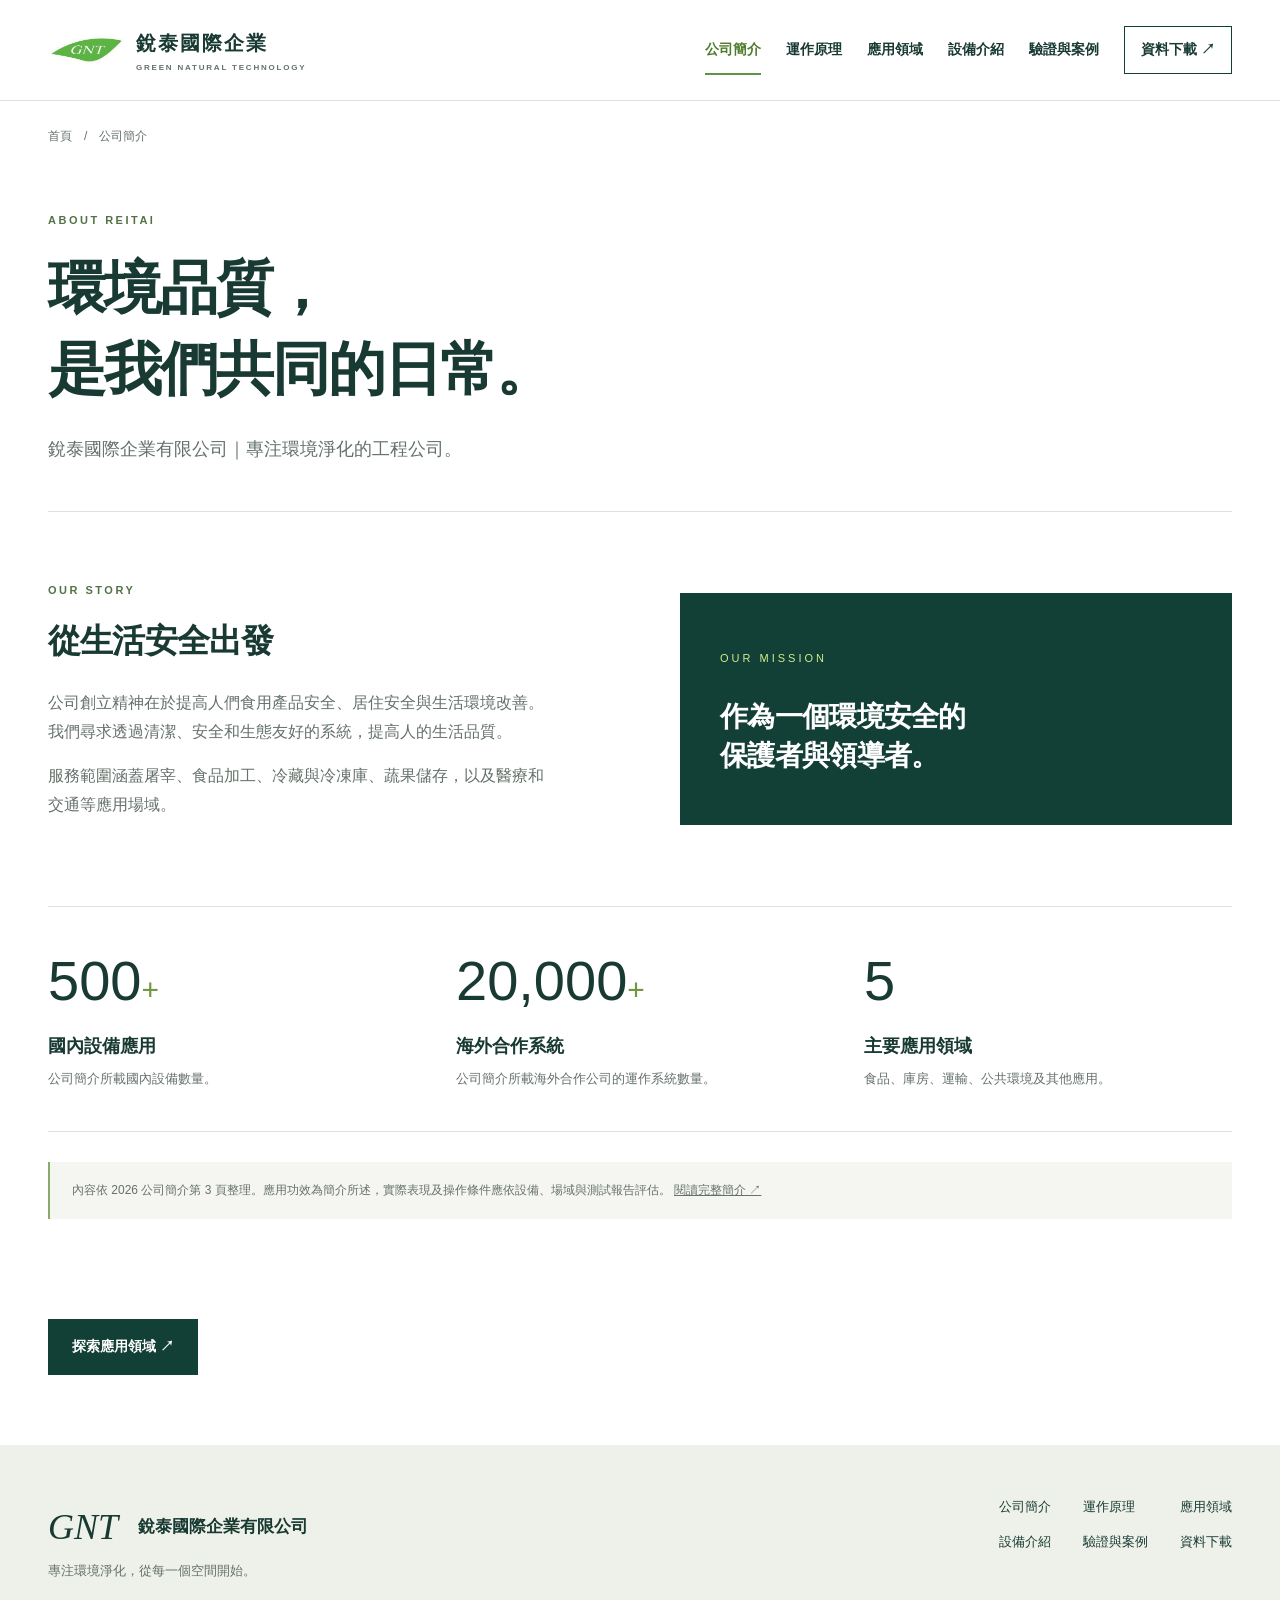
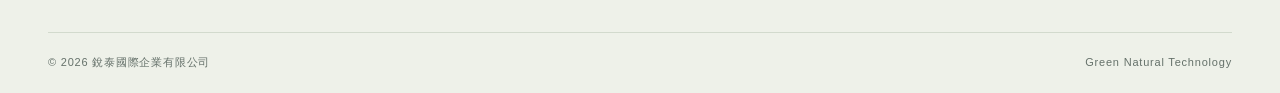
==== about.html @ 5245c99f "Initial website upload" ====
<!doctype html><html lang="zh-Hant"><head><meta charset="utf-8"><meta name="viewport" content="width=device-width, initial-scale=1"><title>公司簡介｜銳泰國際企業有限公司</title><meta name="description" content="銳泰國際企業有限公司 GNT 環境淨化設備。了解公司簡介、食品加工、冷藏冷凍、交通與公共環境應用。"><meta name="theme-color" content="#123f36"><link rel="icon" href="assets/logo.jpg"><link rel="stylesheet" href="assets/style.css"><script defer src="assets/main.js"></script></head><body><a class="skip" href="#main">跳至主要內容</a><header class="header"><div class="wrap header-inner"><a class="brand" href="index.html" aria-label="銳泰國際企業 首頁"><img src="assets/logo.jpg" alt="GNT"><span>銳泰國際企業<small>GREEN NATURAL TECHNOLOGY</small></span></a><button class="menu-toggle" type="button" aria-expanded="false" aria-controls="main-nav">選單 <span>☰</span></button><nav id="main-nav" aria-label="主選單"><a href="about.html" aria-current="page">公司簡介</a><a href="technology.html">運作原理</a><a href="applications.html">應用領域</a><a href="equipment.html">設備介紹</a><a href="evidence.html">驗證與案例</a><a class="nav-cta" href="downloads.html">資料下載 ↗</a></nav></div></header><div class="breadcrumb wrap"><a href="index.html">首頁</a><span>/</span><span>公司簡介</span></div><main id="main"><section class="page-intro wrap"><span class="eyebrow">ABOUT REITAI</span><h1>環境品質，<br>是我們共同的日常。</h1><p>銳泰國際企業有限公司｜專注環境淨化的工程公司。</p></section><div class="wrap"><section class="feature section"><div><span class="eyebrow">OUR STORY</span><h2>從生活安全出發</h2><p>公司創立精神在於提高人們食用產品安全、居住安全與生活環境改善。我們尋求透過清潔、安全和生態友好的系統，提高人的生活品質。</p><p>服務範圍涵蓋屠宰、食品加工、冷藏與冷凍庫、蔬果儲存，以及醫療和交通等應用場域。</p></div><div class="quote"><span>OUR MISSION</span><h2>作為一個環境安全的<br>保護者與領導者。</h2></div></section><div class="stats"><div><strong>500<span>+</span></strong><h3>國內設備應用</h3><p>公司簡介所載國內設備數量。</p></div><div><strong>20,000<span>+</span></strong><h3>海外合作系統</h3><p>公司簡介所載海外合作公司的運作系統數量。</p></div><div><strong>5</strong><h3>主要應用領域</h3><p>食品、庫房、運輸、公共環境及其他應用。</p></div></div><p class="source-note">內容依 2026 公司簡介第 3 頁整理。應用功效為簡介所述，實際表現及操作條件應依設備、場域與測試報告評估。 <a href="assets/company-profile-2026.pdf">閱讀完整簡介 ↗</a></p><div class="actions section"><a class="button dark" href="applications.html">探索應用領域 ↗</a></div></div></main><footer><div class="wrap footer-top"><div><a class="footer-brand" href="index.html">GNT<span>銳泰國際企業有限公司</span></a><p>專注環境淨化，從每一個空間開始。</p></div><div class="footer-links"><a class="" href="about.html">公司簡介</a><a class="" href="technology.html">運作原理</a><a class="" href="applications.html">應用領域</a><a class="" href="equipment.html">設備介紹</a><a class="" href="evidence.html">驗證與案例</a><a class="" href="downloads.html">資料下載</a></div></div><div class="wrap footer-bottom"><span>© 2026 銳泰國際企業有限公司</span><span>Green Natural Technology</span></div></footer></body></html>
---- assets/style.css ----
:root{--green:#123f36;--deep:#092f29;--lime:#d3ed8d;--ink:#183a33;--muted:#65716a;--cream:#f5f6f0;--line:#dce3d9}*{box-sizing:border-box}body{margin:0;color:var(--ink);background:#fff;font-family:"Segoe UI","Microsoft JhengHei",sans-serif;line-height:1.8}a{color:inherit;text-decoration:none}button{font:inherit}img{max-width:100%;display:block}h1,h2,h3,p{margin-top:0}h1,h2,h3{line-height:1.4}h1{font-size:clamp(36px,4.5vw,64px);letter-spacing:-.035em;margin-bottom:24px}h2{font-size:clamp(26px,2.6vw,38px);letter-spacing:-.025em;margin-bottom:24px}h3{font-size:22px;margin-bottom:14px}p{color:var(--muted)}.wrap{width:min(1240px,calc(100% - 96px));margin:auto}.header{background:#fff;border-bottom:1px solid var(--line);position:relative;z-index:10}.header-inner{min-height:100px;display:flex;align-items:center;justify-content:space-between;gap:24px}.brand{display:flex;align-items:center;gap:12px;flex-shrink:0}.brand img{width:76px}.brand span{font-size:20px;letter-spacing:2px;font-weight:700}.brand small{display:block;font-size:8px;letter-spacing:1.8px;color:var(--muted)}nav{display:flex;align-items:center;gap:25px;font-size:14px;font-weight:600}nav a{padding:10px 0;white-space:nowrap}nav a:hover,nav a[aria-current]{color:#4d7c2c}nav a[aria-current]{box-shadow:0 2px #609448}.nav-cta{border:1px solid var(--green);padding:10px 16px}.menu-toggle{display:none}.eyebrow{display:block;letter-spacing:2.5px;font-size:11px;line-height:1.5;font-weight:700;color:#547246;margin-bottom:20px}.eyebrow.light{color:var(--lime)}.home-hero{background:var(--green);color:white;overflow:hidden}.hero-grid{display:grid;grid-template-columns:1.1fr 1fr;min-height:600px;gap:60px;align-items:center}.hero-copy{padding:64px 0}.hero-copy h1{font-size:clamp(36px,4.2vw,62px);line-height:1.5}.hero-copy p{color:#d2ddd5;font-size:17px;line-height:2}.actions{display:flex;gap:24px;align-items:center;flex-wrap:wrap}.button{display:inline-flex;align-items:center;justify-content:space-between;gap:28px;padding:15px 24px;font-size:14px;font-weight:700;min-height:52px;transition:background .2s,transform .2s}.button:hover{transform:translateY(-2px)}.lime{background:var(--lime);color:var(--deep)}.dark{background:var(--green);color:white}.pale{background:#fff;color:var(--green)}.hero-link{font-size:14px;border-bottom:1px solid #749087;padding:10px 0}.hero-foot{display:flex;align-items:center;gap:18px;margin-top:60px;font-size:11px;letter-spacing:1px;color:#c1d3c7}.hero-foot i{height:3px;width:3px;background:var(--lime)}.hero-visual{height:475px;position:relative;margin-right:-48px}.hero-visual>img{width:100%;height:100%;object-fit:cover;border-radius:100px 0 0 0;filter:brightness(.88)}.image-label{position:absolute;bottom:0;left:0;right:0;background:linear-gradient(transparent,#092f29ef);padding:50px 28px 30px}.image-label>span{display:block;color:var(--lime);font-size:10px;letter-spacing:2px;margin-bottom:12px}.image-label strong{font-size:22px;font-weight:500}.image-label a{position:absolute;right:28px;bottom:30px;width:45px;height:45px;border:1px solid #abc3b9;border-radius:50%;display:grid;place-items:center}.intro-strip{display:grid;grid-template-columns:.5fr 1.3fr 1fr;gap:40px;padding-top:72px;padding-bottom:72px;align-items:start}.intro-strip h2{font-size:28px;margin:0}.intro-strip p{font-size:15px}.text-link{display:inline-flex;gap:36px;font-size:14px;font-weight:700;border-bottom:1px solid var(--green);padding-bottom:7px}.section{padding-top:70px;padding-bottom:70px}.soft{background:var(--cream)}.section-head{display:flex;justify-content:space-between;align-items:end;gap:30px;margin-bottom:34px}.section-head h2{margin:0}.section-head>span,.section-head>p{font-size:13px;color:var(--muted)}.app-grid{display:grid;grid-template-columns:repeat(3,1fr);gap:26px}.app-card{background:white;display:block;border:1px solid var(--line);transition:box-shadow .2s}.app-card:hover{box-shadow:0 12px 32px #123f3614}.card-image{height:220px;position:relative;overflow:hidden;background:#eef1eb}.card-image img{width:100%;height:100%;object-fit:cover;transition:transform .4s}.app-card:hover .card-image img{transform:scale(1.04)}.card-image.contain img{object-fit:contain;padding:20px;background:#fff}.card-image>span{position:absolute;bottom:0;left:0;background:var(--green);color:var(--lime);padding:7px 16px;font-size:12px}.card-body{padding:28px}.card-body .eyebrow{font-size:10px;margin-bottom:12px}.card-body h3{font-size:22px}.card-body p{font-size:14px;min-height:75px}.card-body .text-link{display:flex;justify-content:space-between;border:0;padding:0}.feature{display:grid;grid-template-columns:1fr 1fr;gap:80px;align-items:center}.feature>div>p{max-width:510px}.diagram{height:370px;background:#f1f5ed;display:flex;flex-direction:column;align-items:center;justify-content:center;gap:14px}.orbit{width:230px;height:230px;border:2px dashed #9eaf8e;border-radius:50%;display:grid;place-items:center;position:relative}.orbit:before,.orbit:after{content:'';width:18px;height:18px;background:var(--green);border:5px solid var(--lime);border-radius:50%;position:absolute;top:30px;left:22px}.orbit:after{top:auto;left:auto;bottom:30px;right:22px}.orbit>div{height:170px;width:170px;border-radius:50%;background:var(--green);display:flex;align-items:center;justify-content:center;flex-direction:column;color:#fff}.orbit strong{font-family:Georgia,serif;font-size:50px;font-weight:400;font-style:italic}.orbit span{font-size:12px;letter-spacing:4px;color:var(--lime)}.orbit-label{font-size:12px;letter-spacing:3px}.resource-banner{background:var(--green);color:white;padding:48px 52px;display:flex;align-items:center;justify-content:space-between;gap:32px;margin-bottom:80px}.resource-banner h2{font-size:30px;margin:0}footer{background:#eef1e9;padding:50px 0 0}.footer-top{display:flex;justify-content:space-between;gap:40px;padding-bottom:36px}.footer-brand{font-family:Georgia,serif;font-size:36px;font-style:italic;display:flex;align-items:center;gap:20px}.footer-brand span{font-family:"Microsoft JhengHei",sans-serif;font-size:17px;font-style:normal;font-weight:600}.footer-top p{font-size:13px}.footer-links{display:grid;grid-template-columns:repeat(3,auto);gap:12px 32px;font-size:13px;align-content:start}.footer-links a:hover{text-decoration:underline}.footer-bottom{display:flex;justify-content:space-between;font-size:11px;letter-spacing:.8px;border-top:1px solid #d2dacd;padding-top:20px;padding-bottom:20px;color:var(--muted)}.breadcrumb{display:flex;gap:12px;flex-wrap:wrap;padding-top:25px;font-size:12px;color:var(--muted)}.breadcrumb a:hover{text-decoration:underline}.page-intro{padding-top:64px;padding-bottom:45px;border-bottom:1px solid var(--line)}.page-intro>p{font-size:18px;max-width:800px;margin-bottom:0}.quote{background:var(--green);color:white;padding:50px 40px}.quote>span{font-size:11px;letter-spacing:3px;color:var(--lime)}.quote h2{font-size:28px;margin:25px 0 0}.stats{display:grid;grid-template-columns:repeat(3,1fr);gap:40px;padding:40px 0;border-top:1px solid var(--line);border-bottom:1px solid var(--line)}.stats strong{font-size:56px;font-weight:500;line-height:1.2}.stats strong span{color:#729742;font-size:30px}.stats h3{font-size:18px;margin:20px 0 8px}.stats p{font-size:13px;margin:0}.source-note{font-size:12px;background:#f5f6f1;padding:18px 22px;border-left:2px solid #8aaa6b;margin:30px 0}.source-note a{text-decoration:underline}.steps{display:grid;grid-template-columns:repeat(3,1fr);gap:40px}.steps article{border-top:1px solid #9caf94;padding-top:25px}.steps b{font-size:48px;color:#92ab78;font-weight:400}.steps h2{font-size:24px;margin:18px 0}.clean-list{list-style:none;padding:0;margin:0}.clean-list li{padding:14px 0 14px 24px;border-bottom:1px solid var(--line);position:relative}.clean-list li:before{content:'↗';position:absolute;left:0;color:#6f8d4d}.diagram-source{width:100%;max-height:420px;object-fit:contain}.application-lead{display:grid;grid-template-columns:1.1fr 1fr;gap:64px;align-items:center;padding-top:60px}.application-lead>img{width:100%;height:380px;object-fit:cover;background:var(--cream)}.application-lead>img.object-contain{object-fit:contain;padding:30px}.two-columns{display:grid;grid-template-columns:1fr 1fr;gap:60px}.two-columns h2{font-size:28px}.process-panel{padding:36px;background:var(--green);color:white}.process-panel h2{font-size:26px}.process-panel p{color:#ccd8ce;font-size:14px;margin:22px 0 0}.flow{display:flex;flex-wrap:wrap;gap:12px}.flow span{background:#ffffff12;border:1px solid #6b887d;padding:12px;font-size:14px}.flow span:not(:last-child):after{content:' →';color:var(--lime);padding-left:10px}.gallery{display:grid;grid-template-columns:1fr 1fr;gap:25px}.gallery a{border:1px solid var(--line);display:block;padding:12px;background:#fff}.gallery img{width:100%;aspect-ratio:4/3;object-fit:contain;background:#f8f9f6}.gallery span{display:block;font-size:12px;padding:12px 5px 0}.related{display:flex;flex-wrap:wrap;gap:15px}.related h2{flex-basis:100%;font-size:28px}.related a{padding:14px 18px;border:1px solid var(--line);font-size:13px}.related a:hover{background:var(--cream)}.product-grid{display:grid;grid-template-columns:1fr 1fr;gap:28px;margin-top:60px}.product{border:1px solid var(--line)}.product>img{height:280px;width:100%;object-fit:contain;padding:30px}.product>div{padding:28px;background:var(--cream)}.product h2{font-size:22px}dl{margin:0}dl>div{display:flex;gap:20px;justify-content:space-between;border-bottom:1px solid var(--line);padding:12px 0;font-size:13px}dt{color:var(--muted)}dd{margin:0;text-align:right}.report{background:var(--cream);padding:36px}.report>strong{font-size:66px;line-height:1.4;font-weight:400}.report>strong small{font-size:20px;margin-left:12px}.client-list{display:grid;grid-template-columns:repeat(4,1fr);gap:1px;background:var(--line);border:1px solid var(--line);margin:25px 0 35px}.client-list span{background:white;padding:16px;font-size:14px}.download-box{display:grid;grid-template-columns:160px 1fr;gap:45px;padding:60px 0}.pdf-icon{background:var(--green);color:var(--lime);font-size:38px;height:200px;padding:25px;display:flex;flex-direction:column;justify-content:space-between}.pdf-icon small{font-size:20px;color:white}.skip{position:absolute;top:-100px;left:20px;background:white;padding:15px;z-index:99}.skip:focus{top:10px}:focus-visible{outline:3px solid #85a540;outline-offset:5px}.object-contain{object-fit:contain}
@media(min-width:1600px){.hero-visual{margin-right:0}}@media(max-width:1100px){.wrap{width:calc(100% - 56px)}.header-inner{min-height:85px}.menu-toggle{display:flex;align-items:center;gap:18px;border:1px solid var(--line);background:white;padding:9px 15px}nav{display:none;position:absolute;top:85px;left:0;right:0;background:white;padding:24px 28px;box-shadow:0 20px 30px #0001;flex-direction:column;align-items:stretch;gap:4px}nav.is-open{display:flex}nav a{padding:12px}.hero-grid{gap:32px;min-height:550px}.hero-visual{margin-right:-28px;height:420px}.hero-copy h1{font-size:42px}.hero-copy p{font-size:15px}.hero-foot{gap:12px}.hero-link{font-size:12px}.intro-strip{grid-template-columns:1fr 1fr}.intro-strip>.eyebrow{grid-column:1/-1;margin:0}.app-grid{grid-template-columns:1fr 1fr}.feature{gap:40px}.application-lead{gap:35px}.brand span{font-size:18px}.card-body p{min-height:0}.footer-top{flex-direction:column}.footer-links{display:flex;flex-wrap:wrap}.resource-banner{padding:40px}.stats strong{font-size:45px}}@media(max-width:680px){.wrap{width:calc(100% - 40px)}.brand img{width:58px}.brand span{font-size:16px;letter-spacing:1px}.brand small{font-size:6px;letter-spacing:1px}.menu-toggle{font-size:12px;padding:8px 10px;gap:8px}.header-inner{gap:12px;min-height:76px}nav{top:76px}.hero-grid{display:block}.hero-copy{padding:48px 0 30px}.hero-copy h1{font-size:37px}.hero-copy p br{display:none}.hero-copy p{font-size:16px}.hero-foot{margin-top:35px}.hero-visual{height:330px;margin:0 -20px 0 0}.hero-visual>img{border-radius:60px 0 0 0}.intro-strip{grid-template-columns:1fr;gap:20px;padding-top:45px;padding-bottom:45px}.intro-strip h2{font-size:26px}.section{padding-top:45px;padding-bottom:45px}.section-head{display:block}.section-head>p{margin-top:18px}.app-grid{grid-template-columns:1fr}.card-image{height:230px}.card-body{padding:24px}.feature,.application-lead,.two-columns,.steps{grid-template-columns:1fr;gap:35px}.feature h2{font-size:30px}.diagram{height:330px}.resource-banner{display:block;padding:30px;margin-bottom:50px}.resource-banner h2{font-size:26px;margin-bottom:25px}.footer-brand{font-size:30px;gap:14px}.footer-brand span{font-size:14px}.footer-links{gap:14px 24px}.footer-bottom{flex-direction:column;gap:8px}.page-intro{padding-top:40px;padding-bottom:30px}.page-intro h1{font-size:34px}.page-intro>p{font-size:16px}.stats{grid-template-columns:1fr;gap:30px}.stats>div{border-bottom:1px solid var(--line);padding-bottom:25px}.stats>div:last-child{border:0;padding:0}.stats strong{font-size:52px}.quote{padding:30px}.gallery,.product-grid{grid-template-columns:1fr}.gallery{gap:20px}.application-lead{padding-top:35px}.application-lead>img{height:290px}.client-list{grid-template-columns:1fr 1fr}.report{padding:28px}.report>strong{font-size:56px}.download-box{grid-template-columns:1fr;padding:40px 0;gap:28px}.pdf-icon{height:100px;width:120px;font-size:24px;padding:14px}.pdf-icon small{font-size:14px}.process-panel{padding:25px}.actions{gap:18px}.source-note{padding:15px}.breadcrumb{font-size:11px}.steps{gap:25px}.steps article{padding-top:15px}}@media(prefers-reduced-motion:reduce){*{transition:none!important;scroll-behavior:auto!important}}
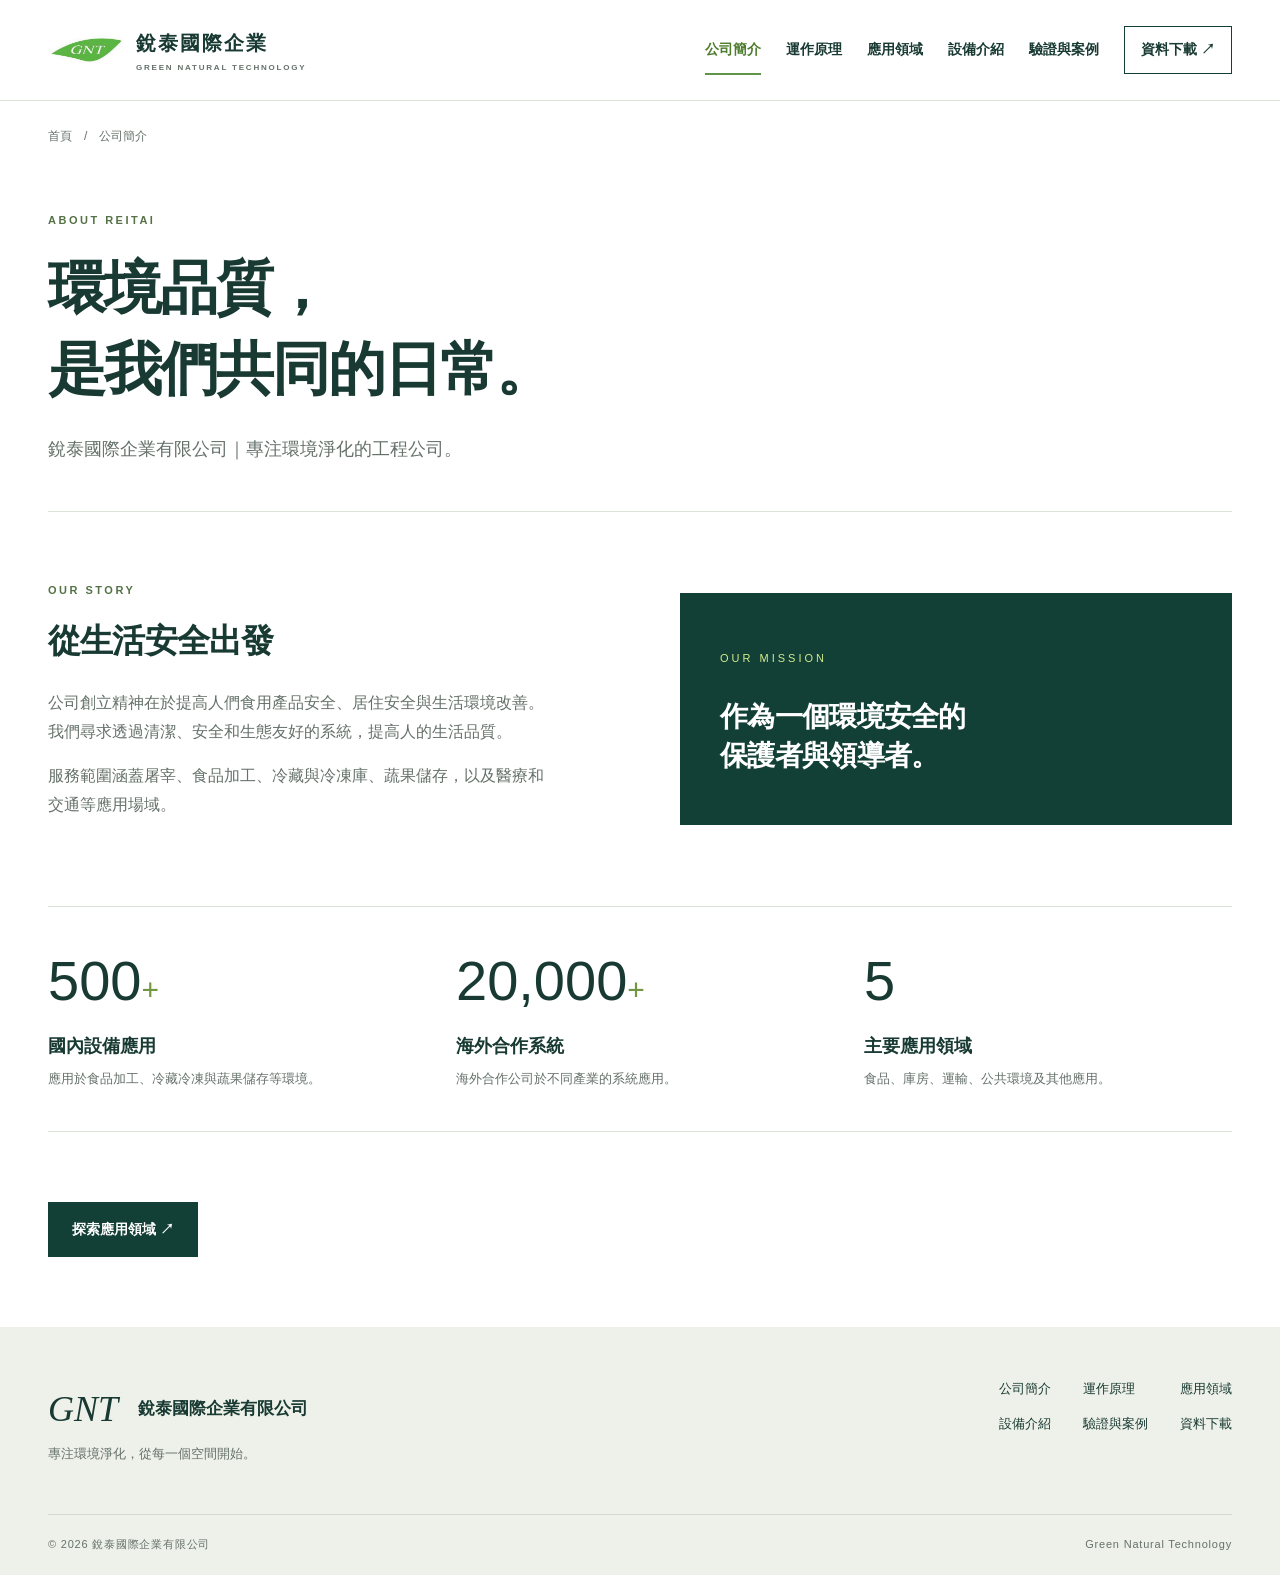
==== commit c1bb34bd: "Update website pages and styling" ====
--- a/about.html
+++ b/about.html
@@ -1 +1 @@
-<!doctype html><html lang="zh-Hant"><head><meta charset="utf-8"><meta name="viewport" content="width=device-width, initial-scale=1"><title>公司簡介｜銳泰國際企業有限公司</title><meta name="description" content="銳泰國際企業有限公司 GNT 環境淨化設備。了解公司簡介、食品加工、冷藏冷凍、交通與公共環境應用。"><meta name="theme-color" content="#123f36"><link rel="icon" href="assets/logo.jpg"><link rel="stylesheet" href="assets/style.css"><script defer src="assets/main.js"></script></head><body><a class="skip" href="#main">跳至主要內容</a><header class="header"><div class="wrap header-inner"><a class="brand" href="index.html" aria-label="銳泰國際企業 首頁"><img src="assets/logo.jpg" alt="GNT"><span>銳泰國際企業<small>GREEN NATURAL TECHNOLOGY</small></span></a><button class="menu-toggle" type="button" aria-expanded="false" aria-controls="main-nav">選單 <span>☰</span></button><nav id="main-nav" aria-label="主選單"><a href="about.html" aria-current="page">公司簡介</a><a href="technology.html">運作原理</a><a href="applications.html">應用領域</a><a href="equipment.html">設備介紹</a><a href="evidence.html">驗證與案例</a><a class="nav-cta" href="downloads.html">資料下載 ↗</a></nav></div></header><div class="breadcrumb wrap"><a href="index.html">首頁</a><span>/</span><span>公司簡介</span></div><main id="main"><section class="page-intro wrap"><span class="eyebrow">ABOUT REITAI</span><h1>環境品質，<br>是我們共同的日常。</h1><p>銳泰國際企業有限公司｜專注環境淨化的工程公司。</p></section><div class="wrap"><section class="feature section"><div><span class="eyebrow">OUR STORY</span><h2>從生活安全出發</h2><p>公司創立精神在於提高人們食用產品安全、居住安全與生活環境改善。我們尋求透過清潔、安全和生態友好的系統，提高人的生活品質。</p><p>服務範圍涵蓋屠宰、食品加工、冷藏與冷凍庫、蔬果儲存，以及醫療和交通等應用場域。</p></div><div class="quote"><span>OUR MISSION</span><h2>作為一個環境安全的<br>保護者與領導者。</h2></div></section><div class="stats"><div><strong>500<span>+</span></strong><h3>國內設備應用</h3><p>公司簡介所載國內設備數量。</p></div><div><strong>20,000<span>+</span></strong><h3>海外合作系統</h3><p>公司簡介所載海外合作公司的運作系統數量。</p></div><div><strong>5</strong><h3>主要應用領域</h3><p>食品、庫房、運輸、公共環境及其他應用。</p></div></div><p class="source-note">內容依 2026 公司簡介第 3 頁整理。應用功效為簡介所述，實際表現及操作條件應依設備、場域與測試報告評估。 <a href="assets/company-profile-2026.pdf">閱讀完整簡介 ↗</a></p><div class="actions section"><a class="button dark" href="applications.html">探索應用領域 ↗</a></div></div></main><footer><div class="wrap footer-top"><div><a class="footer-brand" href="index.html">GNT<span>銳泰國際企業有限公司</span></a><p>專注環境淨化，從每一個空間開始。</p></div><div class="footer-links"><a class="" href="about.html">公司簡介</a><a class="" href="technology.html">運作原理</a><a class="" href="applications.html">應用領域</a><a class="" href="equipment.html">設備介紹</a><a class="" href="evidence.html">驗證與案例</a><a class="" href="downloads.html">資料下載</a></div></div><div class="wrap footer-bottom"><span>© 2026 銳泰國際企業有限公司</span><span>Green Natural Technology</span></div></footer></body></html>+<!doctype html><html lang="zh-Hant"><head><meta charset="utf-8"><meta name="viewport" content="width=device-width, initial-scale=1"><title>公司簡介｜銳泰國際企業有限公司</title><meta name="description" content="銳泰國際企業有限公司 GNT 環境淨化設備。了解公司簡介、食品加工、冷藏冷凍、交通與公共環境應用。"><meta name="theme-color" content="#123f36"><link rel="icon" href="assets/logo.jpg"><link rel="stylesheet" href="assets/style.css"><script defer src="assets/main.js"></script></head><body><a class="skip" href="#main">跳至主要內容</a><header class="header"><div class="wrap header-inner"><a class="brand" href="index.html" aria-label="銳泰國際企業 首頁"><img src="assets/logo.jpg" alt="GNT"><span>銳泰國際企業<small>GREEN NATURAL TECHNOLOGY</small></span></a><button class="menu-toggle" type="button" aria-expanded="false" aria-controls="main-nav">選單 <span>☰</span></button><nav id="main-nav" aria-label="主選單"><a href="about.html" aria-current="page">公司簡介</a><a href="technology.html">運作原理</a><a href="applications.html">應用領域</a><a href="equipment.html">設備介紹</a><a href="evidence.html">驗證與案例</a><a class="nav-cta" href="downloads.html">資料下載 ↗</a></nav></div></header><div class="breadcrumb wrap"><a href="index.html">首頁</a><span>/</span><span>公司簡介</span></div><main id="main"><section class="page-intro wrap"><span class="eyebrow">ABOUT REITAI</span><h1>環境品質，<br>是我們共同的日常。</h1><p>銳泰國際企業有限公司｜專注環境淨化的工程公司。</p></section><div class="wrap"><section class="feature section"><div><span class="eyebrow">OUR STORY</span><h2>從生活安全出發</h2><p>公司創立精神在於提高人們食用產品安全、居住安全與生活環境改善。我們尋求透過清潔、安全和生態友好的系統，提高人的生活品質。</p><p>服務範圍涵蓋屠宰、食品加工、冷藏與冷凍庫、蔬果儲存，以及醫療和交通等應用場域。</p></div><div class="quote"><span>OUR MISSION</span><h2>作為一個環境安全的<br>保護者與領導者。</h2></div></section><div class="stats"><div><strong>500<span>+</span></strong><h3>國內設備應用</h3><p>應用於食品加工、冷藏冷凍與蔬果儲存等環境。</p></div><div><strong>20,000<span>+</span></strong><h3>海外合作系統</h3><p>海外合作公司於不同產業的系統應用。</p></div><div><strong>5</strong><h3>主要應用領域</h3><p>食品、庫房、運輸、公共環境及其他應用。</p></div></div><div class="actions section"><a class="button dark" href="applications.html">探索應用領域 ↗</a></div></div></main><footer><div class="wrap footer-top"><div><a class="footer-brand" href="index.html">GNT<span>銳泰國際企業有限公司</span></a><p>專注環境淨化，從每一個空間開始。</p></div><div class="footer-links"><a class="" href="about.html">公司簡介</a><a class="" href="technology.html">運作原理</a><a class="" href="applications.html">應用領域</a><a class="" href="equipment.html">設備介紹</a><a class="" href="evidence.html">驗證與案例</a><a class="" href="downloads.html">資料下載</a></div></div><div class="wrap footer-bottom"><span>© 2026 銳泰國際企業有限公司</span><span>Green Natural Technology</span></div></footer></body></html>
--- a/assets/style.css
+++ b/assets/style.css
@@ -1,2 +1,6 @@
 :root{--green:#123f36;--deep:#092f29;--lime:#d3ed8d;--ink:#183a33;--muted:#65716a;--cream:#f5f6f0;--line:#dce3d9}*{box-sizing:border-box}body{margin:0;color:var(--ink);background:#fff;font-family:"Segoe UI","Microsoft JhengHei",sans-serif;line-height:1.8}a{color:inherit;text-decoration:none}button{font:inherit}img{max-width:100%;display:block}h1,h2,h3,p{margin-top:0}h1,h2,h3{line-height:1.4}h1{font-size:clamp(36px,4.5vw,64px);letter-spacing:-.035em;margin-bottom:24px}h2{font-size:clamp(26px,2.6vw,38px);letter-spacing:-.025em;margin-bottom:24px}h3{font-size:22px;margin-bottom:14px}p{color:var(--muted)}.wrap{width:min(1240px,calc(100% - 96px));margin:auto}.header{background:#fff;border-bottom:1px solid var(--line);position:relative;z-index:10}.header-inner{min-height:100px;display:flex;align-items:center;justify-content:space-between;gap:24px}.brand{display:flex;align-items:center;gap:12px;flex-shrink:0}.brand img{width:76px}.brand span{font-size:20px;letter-spacing:2px;font-weight:700}.brand small{display:block;font-size:8px;letter-spacing:1.8px;color:var(--muted)}nav{display:flex;align-items:center;gap:25px;font-size:14px;font-weight:600}nav a{padding:10px 0;white-space:nowrap}nav a:hover,nav a[aria-current]{color:#4d7c2c}nav a[aria-current]{box-shadow:0 2px #609448}.nav-cta{border:1px solid var(--green);padding:10px 16px}.menu-toggle{display:none}.eyebrow{display:block;letter-spacing:2.5px;font-size:11px;line-height:1.5;font-weight:700;color:#547246;margin-bottom:20px}.eyebrow.light{color:var(--lime)}.home-hero{background:var(--green);color:white;overflow:hidden}.hero-grid{display:grid;grid-template-columns:1.1fr 1fr;min-height:600px;gap:60px;align-items:center}.hero-copy{padding:64px 0}.hero-copy h1{font-size:clamp(36px,4.2vw,62px);line-height:1.5}.hero-copy p{color:#d2ddd5;font-size:17px;line-height:2}.actions{display:flex;gap:24px;align-items:center;flex-wrap:wrap}.button{display:inline-flex;align-items:center;justify-content:space-between;gap:28px;padding:15px 24px;font-size:14px;font-weight:700;min-height:52px;transition:background .2s,transform .2s}.button:hover{transform:translateY(-2px)}.lime{background:var(--lime);color:var(--deep)}.dark{background:var(--green);color:white}.pale{background:#fff;color:var(--green)}.hero-link{font-size:14px;border-bottom:1px solid #749087;padding:10px 0}.hero-foot{display:flex;align-items:center;gap:18px;margin-top:60px;font-size:11px;letter-spacing:1px;color:#c1d3c7}.hero-foot i{height:3px;width:3px;background:var(--lime)}.hero-visual{height:475px;position:relative;margin-right:-48px}.hero-visual>img{width:100%;height:100%;object-fit:cover;border-radius:100px 0 0 0;filter:brightness(.88)}.image-label{position:absolute;bottom:0;left:0;right:0;background:linear-gradient(transparent,#092f29ef);padding:50px 28px 30px}.image-label>span{display:block;color:var(--lime);font-size:10px;letter-spacing:2px;margin-bottom:12px}.image-label strong{font-size:22px;font-weight:500}.image-label a{position:absolute;right:28px;bottom:30px;width:45px;height:45px;border:1px solid #abc3b9;border-radius:50%;display:grid;place-items:center}.intro-strip{display:grid;grid-template-columns:.5fr 1.3fr 1fr;gap:40px;padding-top:72px;padding-bottom:72px;align-items:start}.intro-strip h2{font-size:28px;margin:0}.intro-strip p{font-size:15px}.text-link{display:inline-flex;gap:36px;font-size:14px;font-weight:700;border-bottom:1px solid var(--green);padding-bottom:7px}.section{padding-top:70px;padding-bottom:70px}.soft{background:var(--cream)}.section-head{display:flex;justify-content:space-between;align-items:end;gap:30px;margin-bottom:34px}.section-head h2{margin:0}.section-head>span,.section-head>p{font-size:13px;color:var(--muted)}.app-grid{display:grid;grid-template-columns:repeat(3,1fr);gap:26px}.app-card{background:white;display:block;border:1px solid var(--line);transition:box-shadow .2s}.app-card:hover{box-shadow:0 12px 32px #123f3614}.card-image{height:220px;position:relative;overflow:hidden;background:#eef1eb}.card-image img{width:100%;height:100%;object-fit:cover;transition:transform .4s}.app-card:hover .card-image img{transform:scale(1.04)}.card-image.contain img{object-fit:contain;padding:20px;background:#fff}.card-image>span{position:absolute;bottom:0;left:0;background:var(--green);color:var(--lime);padding:7px 16px;font-size:12px}.card-body{padding:28px}.card-body .eyebrow{font-size:10px;margin-bottom:12px}.card-body h3{font-size:22px}.card-body p{font-size:14px;min-height:75px}.card-body .text-link{display:flex;justify-content:space-between;border:0;padding:0}.feature{display:grid;grid-template-columns:1fr 1fr;gap:80px;align-items:center}.feature>div>p{max-width:510px}.diagram{height:370px;background:#f1f5ed;display:flex;flex-direction:column;align-items:center;justify-content:center;gap:14px}.orbit{width:230px;height:230px;border:2px dashed #9eaf8e;border-radius:50%;display:grid;place-items:center;position:relative}.orbit:before,.orbit:after{content:'';width:18px;height:18px;background:var(--green);border:5px solid var(--lime);border-radius:50%;position:absolute;top:30px;left:22px}.orbit:after{top:auto;left:auto;bottom:30px;right:22px}.orbit>div{height:170px;width:170px;border-radius:50%;background:var(--green);display:flex;align-items:center;justify-content:center;flex-direction:column;color:#fff}.orbit strong{font-family:Georgia,serif;font-size:50px;font-weight:400;font-style:italic}.orbit span{font-size:12px;letter-spacing:4px;color:var(--lime)}.orbit-label{font-size:12px;letter-spacing:3px}.resource-banner{background:var(--green);color:white;padding:48px 52px;display:flex;align-items:center;justify-content:space-between;gap:32px;margin-bottom:80px}.resource-banner h2{font-size:30px;margin:0}footer{background:#eef1e9;padding:50px 0 0}.footer-top{display:flex;justify-content:space-between;gap:40px;padding-bottom:36px}.footer-brand{font-family:Georgia,serif;font-size:36px;font-style:italic;display:flex;align-items:center;gap:20px}.footer-brand span{font-family:"Microsoft JhengHei",sans-serif;font-size:17px;font-style:normal;font-weight:600}.footer-top p{font-size:13px}.footer-links{display:grid;grid-template-columns:repeat(3,auto);gap:12px 32px;font-size:13px;align-content:start}.footer-links a:hover{text-decoration:underline}.footer-bottom{display:flex;justify-content:space-between;font-size:11px;letter-spacing:.8px;border-top:1px solid #d2dacd;padding-top:20px;padding-bottom:20px;color:var(--muted)}.breadcrumb{display:flex;gap:12px;flex-wrap:wrap;padding-top:25px;font-size:12px;color:var(--muted)}.breadcrumb a:hover{text-decoration:underline}.page-intro{padding-top:64px;padding-bottom:45px;border-bottom:1px solid var(--line)}.page-intro>p{font-size:18px;max-width:800px;margin-bottom:0}.quote{background:var(--green);color:white;padding:50px 40px}.quote>span{font-size:11px;letter-spacing:3px;color:var(--lime)}.quote h2{font-size:28px;margin:25px 0 0}.stats{display:grid;grid-template-columns:repeat(3,1fr);gap:40px;padding:40px 0;border-top:1px solid var(--line);border-bottom:1px solid var(--line)}.stats strong{font-size:56px;font-weight:500;line-height:1.2}.stats strong span{color:#729742;font-size:30px}.stats h3{font-size:18px;margin:20px 0 8px}.stats p{font-size:13px;margin:0}.source-note{font-size:12px;background:#f5f6f1;padding:18px 22px;border-left:2px solid #8aaa6b;margin:30px 0}.source-note a{text-decoration:underline}.steps{display:grid;grid-template-columns:repeat(3,1fr);gap:40px}.steps article{border-top:1px solid #9caf94;padding-top:25px}.steps b{font-size:48px;color:#92ab78;font-weight:400}.steps h2{font-size:24px;margin:18px 0}.clean-list{list-style:none;padding:0;margin:0}.clean-list li{padding:14px 0 14px 24px;border-bottom:1px solid var(--line);position:relative}.clean-list li:before{content:'↗';position:absolute;left:0;color:#6f8d4d}.diagram-source{width:100%;max-height:420px;object-fit:contain}.application-lead{display:grid;grid-template-columns:1.1fr 1fr;gap:64px;align-items:center;padding-top:60px}.application-lead>img{width:100%;height:380px;object-fit:cover;background:var(--cream)}.application-lead>img.object-contain{object-fit:contain;padding:30px}.two-columns{display:grid;grid-template-columns:1fr 1fr;gap:60px}.two-columns h2{font-size:28px}.process-panel{padding:36px;background:var(--green);color:white}.process-panel h2{font-size:26px}.process-panel p{color:#ccd8ce;font-size:14px;margin:22px 0 0}.flow{display:flex;flex-wrap:wrap;gap:12px}.flow span{background:#ffffff12;border:1px solid #6b887d;padding:12px;font-size:14px}.flow span:not(:last-child):after{content:' →';color:var(--lime);padding-left:10px}.gallery{display:grid;grid-template-columns:1fr 1fr;gap:25px}.gallery a{border:1px solid var(--line);display:block;padding:12px;background:#fff}.gallery img{width:100%;aspect-ratio:4/3;object-fit:contain;background:#f8f9f6}.gallery span{display:block;font-size:12px;padding:12px 5px 0}.related{display:flex;flex-wrap:wrap;gap:15px}.related h2{flex-basis:100%;font-size:28px}.related a{padding:14px 18px;border:1px solid var(--line);font-size:13px}.related a:hover{background:var(--cream)}.product-grid{display:grid;grid-template-columns:1fr 1fr;gap:28px;margin-top:60px}.product{border:1px solid var(--line)}.product>img{height:280px;width:100%;object-fit:contain;padding:30px}.product>div{padding:28px;background:var(--cream)}.product h2{font-size:22px}dl{margin:0}dl>div{display:flex;gap:20px;justify-content:space-between;border-bottom:1px solid var(--line);padding:12px 0;font-size:13px}dt{color:var(--muted)}dd{margin:0;text-align:right}.report{background:var(--cream);padding:36px}.report>strong{font-size:66px;line-height:1.4;font-weight:400}.report>strong small{font-size:20px;margin-left:12px}.client-list{display:grid;grid-template-columns:repeat(4,1fr);gap:1px;background:var(--line);border:1px solid var(--line);margin:25px 0 35px}.client-list span{background:white;padding:16px;font-size:14px}.download-box{display:grid;grid-template-columns:160px 1fr;gap:45px;padding:60px 0}.pdf-icon{background:var(--green);color:var(--lime);font-size:38px;height:200px;padding:25px;display:flex;flex-direction:column;justify-content:space-between}.pdf-icon small{font-size:20px;color:white}.skip{position:absolute;top:-100px;left:20px;background:white;padding:15px;z-index:99}.skip:focus{top:10px}:focus-visible{outline:3px solid #85a540;outline-offset:5px}.object-contain{object-fit:contain}
 @media(min-width:1600px){.hero-visual{margin-right:0}}@media(max-width:1100px){.wrap{width:calc(100% - 56px)}.header-inner{min-height:85px}.menu-toggle{display:flex;align-items:center;gap:18px;border:1px solid var(--line);background:white;padding:9px 15px}nav{display:none;position:absolute;top:85px;left:0;right:0;background:white;padding:24px 28px;box-shadow:0 20px 30px #0001;flex-direction:column;align-items:stretch;gap:4px}nav.is-open{display:flex}nav a{padding:12px}.hero-grid{gap:32px;min-height:550px}.hero-visual{margin-right:-28px;height:420px}.hero-copy h1{font-size:42px}.hero-copy p{font-size:15px}.hero-foot{gap:12px}.hero-link{font-size:12px}.intro-strip{grid-template-columns:1fr 1fr}.intro-strip>.eyebrow{grid-column:1/-1;margin:0}.app-grid{grid-template-columns:1fr 1fr}.feature{gap:40px}.application-lead{gap:35px}.brand span{font-size:18px}.card-body p{min-height:0}.footer-top{flex-direction:column}.footer-links{display:flex;flex-wrap:wrap}.resource-banner{padding:40px}.stats strong{font-size:45px}}@media(max-width:680px){.wrap{width:calc(100% - 40px)}.brand img{width:58px}.brand span{font-size:16px;letter-spacing:1px}.brand small{font-size:6px;letter-spacing:1px}.menu-toggle{font-size:12px;padding:8px 10px;gap:8px}.header-inner{gap:12px;min-height:76px}nav{top:76px}.hero-grid{display:block}.hero-copy{padding:48px 0 30px}.hero-copy h1{font-size:37px}.hero-copy p br{display:none}.hero-copy p{font-size:16px}.hero-foot{margin-top:35px}.hero-visual{height:330px;margin:0 -20px 0 0}.hero-visual>img{border-radius:60px 0 0 0}.intro-strip{grid-template-columns:1fr;gap:20px;padding-top:45px;padding-bottom:45px}.intro-strip h2{font-size:26px}.section{padding-top:45px;padding-bottom:45px}.section-head{display:block}.section-head>p{margin-top:18px}.app-grid{grid-template-columns:1fr}.card-image{height:230px}.card-body{padding:24px}.feature,.application-lead,.two-columns,.steps{grid-template-columns:1fr;gap:35px}.feature h2{font-size:30px}.diagram{height:330px}.resource-banner{display:block;padding:30px;margin-bottom:50px}.resource-banner h2{font-size:26px;margin-bottom:25px}.footer-brand{font-size:30px;gap:14px}.footer-brand span{font-size:14px}.footer-links{gap:14px 24px}.footer-bottom{flex-direction:column;gap:8px}.page-intro{padding-top:40px;padding-bottom:30px}.page-intro h1{font-size:34px}.page-intro>p{font-size:16px}.stats{grid-template-columns:1fr;gap:30px}.stats>div{border-bottom:1px solid var(--line);padding-bottom:25px}.stats>div:last-child{border:0;padding:0}.stats strong{font-size:52px}.quote{padding:30px}.gallery,.product-grid{grid-template-columns:1fr}.gallery{gap:20px}.application-lead{padding-top:35px}.application-lead>img{height:290px}.client-list{grid-template-columns:1fr 1fr}.report{padding:28px}.report>strong{font-size:56px}.download-box{grid-template-columns:1fr;padding:40px 0;gap:28px}.pdf-icon{height:100px;width:120px;font-size:24px;padding:14px}.pdf-icon small{font-size:14px}.process-panel{padding:25px}.actions{gap:18px}.source-note{padding:15px}.breadcrumb{font-size:11px}.steps{gap:25px}.steps article{padding-top:15px}}@media(prefers-reduced-motion:reduce){*{transition:none!important;scroll-behavior:auto!important}}
+
+/* Compact homepage: navigation, one hero, and copyright only. */
+.home-page{min-height:100vh;min-height:100svh;display:flex;flex-direction:column}.home-page main{display:flex;flex:1}.home-page .home-hero{width:100%;display:flex;align-items:center}.home-page .hero-grid{min-height:0;width:min(1240px,calc(100% - 96px));grid-template-columns:1.2fr 1fr;gap:40px;padding:32px 0}.home-page .hero-copy{padding:0}.home-page .hero-copy h1{font-size:clamp(30px,3.7vw,56px);line-height:1.5}.home-page h1 span{display:block}.home-page .hero-copy p{margin-bottom:28px}.home-page .hero-foot{margin-top:34px}.home-page .hero-visual{height:clamp(300px,55svh,520px);margin-right:0}.home-page .home-footer{padding:0;background:var(--deep);color:#c1d3c7}.home-footer>.wrap{display:flex;justify-content:space-between;gap:12px;padding:12px 0;font-size:11px;letter-spacing:.5px}@media(max-width:1100px){.home-page .hero-grid{width:calc(100% - 56px);gap:28px}.home-page .hero-copy h1{font-size:clamp(26px,3.7vw,40px)}.home-page .actions{gap:18px}.home-page .hero-copy p{font-size:14px}.home-page .button{padding:13px 18px;gap:14px}.home-page .hero-foot{gap:10px;font-size:10px}.home-page .image-label{padding:35px 20px 24px}.home-page .image-label strong{font-size:19px}}@media(max-width:760px){.home-page .hero-grid{display:grid;grid-template-columns:1fr;width:calc(100% - 40px);gap:26px;padding:30px 0}.home-page .hero-copy h1{font-size:clamp(26px,6.8vw,40px);margin-bottom:18px}.home-page .hero-copy p{font-size:14px;margin-bottom:20px}.home-page .hero-foot{margin-top:22px}.home-page .hero-visual{height:230px;margin:0}.home-page .hero-visual>img{border-radius:45px 0 0 0}.home-page .eyebrow{margin-bottom:16px}.home-footer>.wrap{flex-wrap:wrap;gap:0 16px;font-size:10px}.home-page .image-label strong{font-size:18px}}@media(min-width:761px) and (max-height:760px){.home-page .hero-grid{padding:24px 0}.home-page .hero-visual{height:340px}.home-page .hero-copy h1{font-size:clamp(28px,3.3vw,46px)}.home-page .hero-foot{margin-top:24px}}
+
